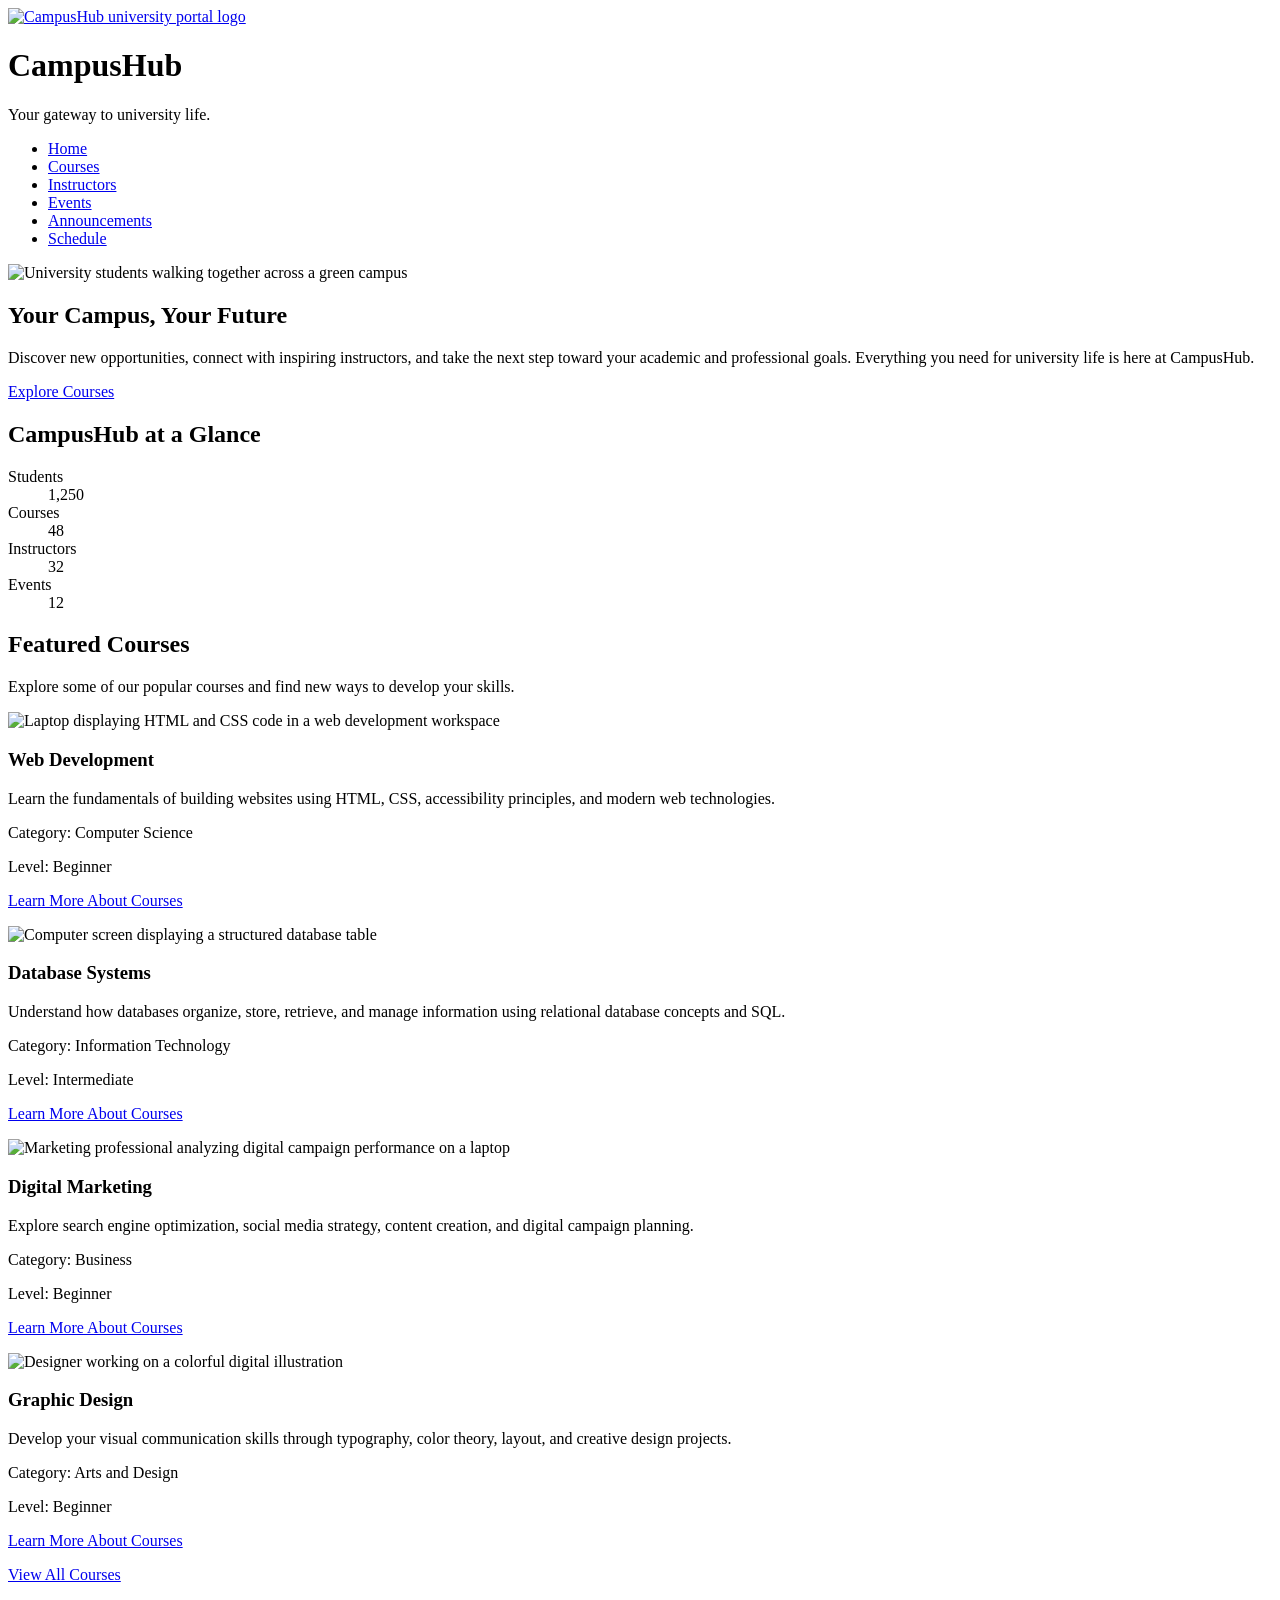
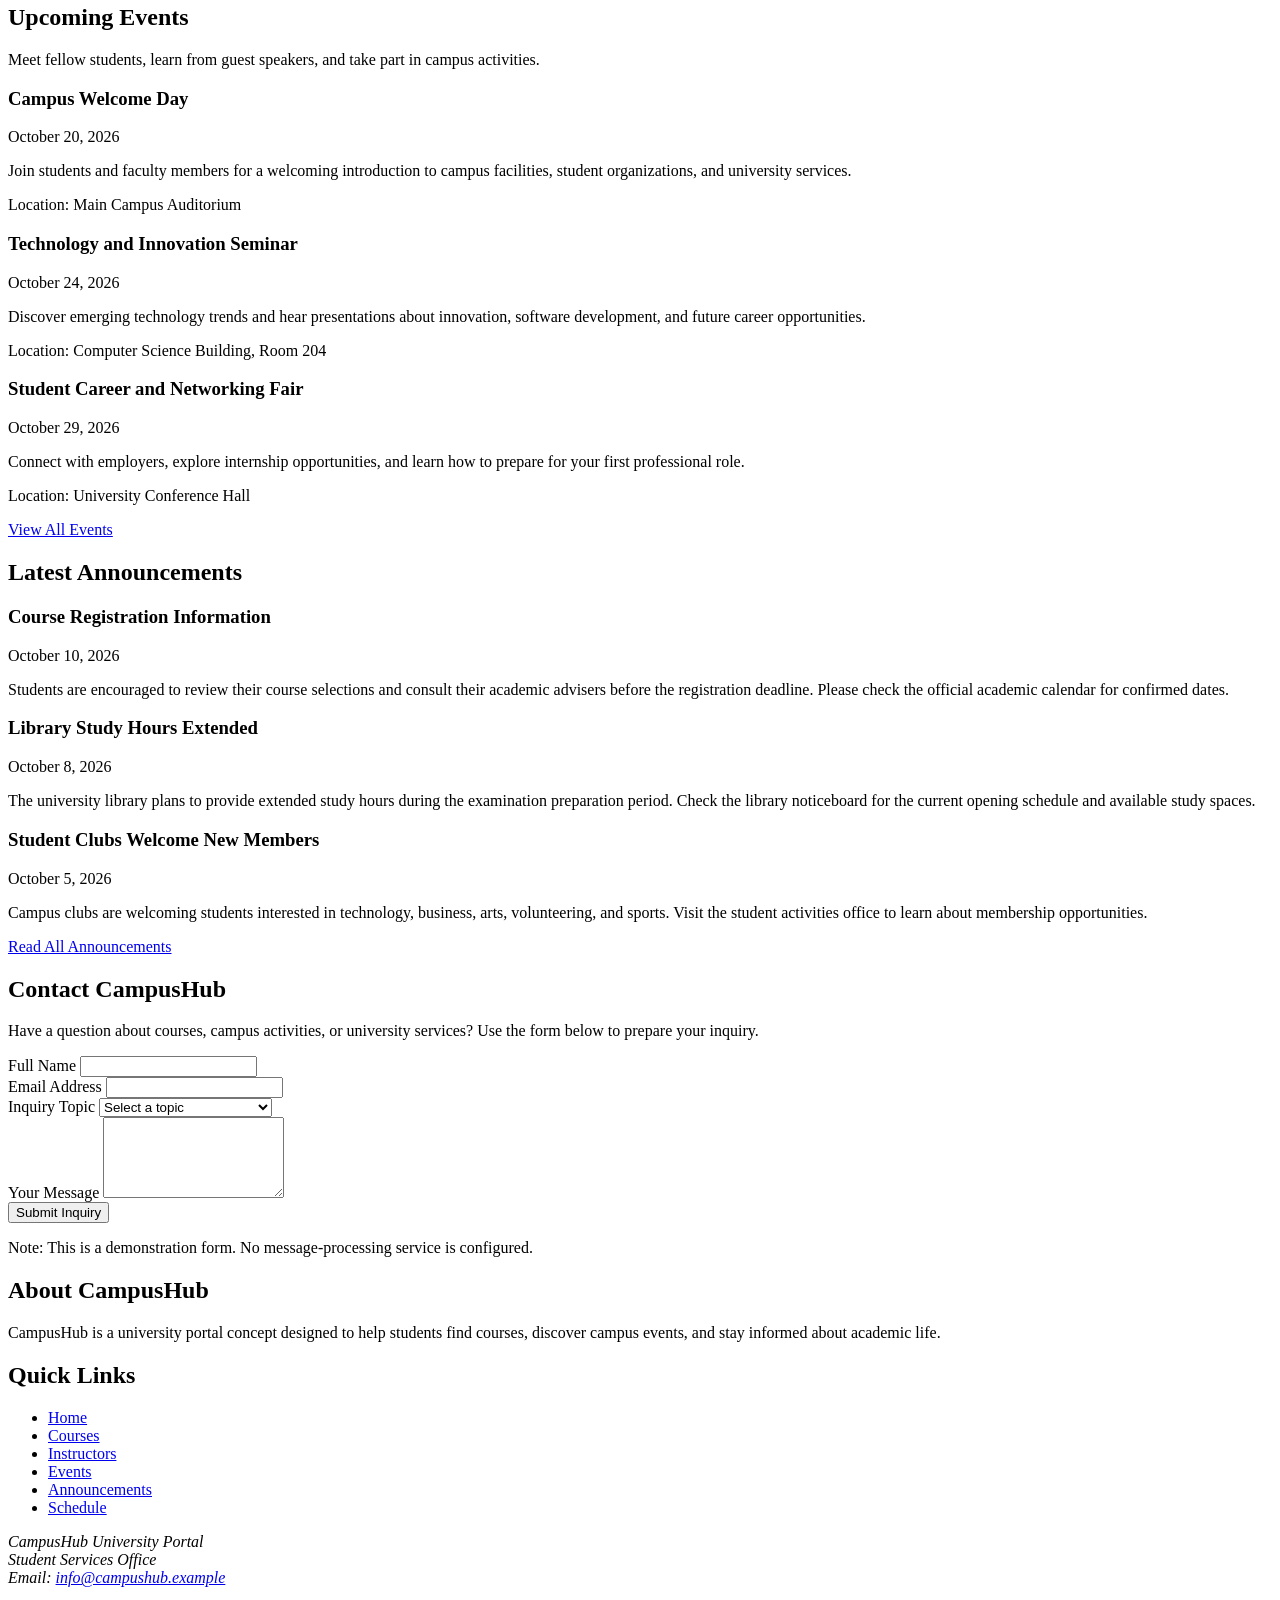
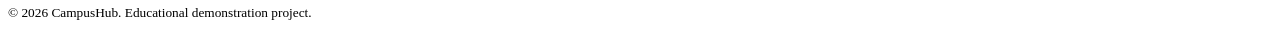
==== pages/index.html @ c282f0d8 "initial commit" ====
<!DOCTYPE html>
<html lang="en">
<head>
    <meta charset="UTF-8">
    <meta name="viewport" content="width=device-width, initial-scale=1.0">
    <title>CampusHub | Your University Portal</title>
</head>
<body>

    <header>
        <a href="index.html" aria-label="CampusHub home">
            <img src="images/campushub-logo.png" alt="CampusHub university portal logo">
        </a>

        <h1>CampusHub</h1>
        <p>Your gateway to university life.</p>

        <nav aria-label="Main navigation">
            <ul>
                <li><a href="index.html" aria-current="page">Home</a></li>
                <li><a href="courses.html">Courses</a></li>
                <li><a href="instructors.htmı">Instructors</a></li>
                <li><a href="events.html">Events</a></li>
                <li><a href="announcements.html">Announcements</a></li>
                <li><a href="schedule.html">Schedule</a></li>
            </ul>
        </nav>
    </header>

    <main>

        <section aria-labelledby="hero-heading">
            <img
                src="images/campus-hero.jpg"
                alt="University students walking together across a green campus"
            >

            <h2 id="hero-heading">Your Campus, Your Future</h2>

            <p>
                Discover new opportunities, connect with inspiring instructors,
                and take the next step toward your academic and professional goals.
                Everything you need for university life is here at CampusHub.
            </p>

            <p>
                <a href="courses.html">Explore Courses</a>
            </p>
        </section>

        <section aria-labelledby="statistics-heading">
            <h2 id="statistics-heading">CampusHub at a Glance</h2>

            <dl>
                <div>
                    <dt>Students</dt>
                    <dd>1,250</dd>
                </div>

                <div>
                    <dt>Courses</dt>
                    <dd>48</dd>
                </div>

                <div>
                    <dt>Instructors</dt>
                    <dd>32</dd>
                </div>

                <div>
                    <dt>Events</dt>
                    <dd>12</dd>
                </div>
            </dl>
        </section>

        <section aria-labelledby="featured-courses-heading">
            <h2 id="featured-courses-heading">Featured Courses</h2>

            <p>
                Explore some of our popular courses and find new ways
                to develop your skills.
            </p>

            <article>
                <img
                    src="images/web-development.jpg"
                    alt="Laptop displaying HTML and CSS code in a web development workspace"
                >

                <h3>Web Development</h3>

                <p>
                    Learn the fundamentals of building websites using HTML,
                    CSS, accessibility principles, and modern web technologies.
                </p>

                <p>Category: Computer Science</p>
                <p>Level: Beginner</p>

                <p>
                    <a href="courses.html">Learn More About Courses</a>
                </p>
            </article>

            <article>
                <img
                    src="images/database-systems.jpg"
                    alt="Computer screen displaying a structured database table"
                >

                <h3>Database Systems</h3>

                <p>
                    Understand how databases organize, store, retrieve,
                    and manage information using relational database concepts
                    and SQL.
                </p>

                <p>Category: Information Technology</p>
                <p>Level: Intermediate</p>

                <p>
                    <a href="courses.html">Learn More About Courses</a>
                </p>
            </article>

            <article>
                <img
                    src="images/digital-marketing.jpg"
                    alt="Marketing professional analyzing digital campaign performance on a laptop"
                >

                <h3>Digital Marketing</h3>

                <p>
                    Explore search engine optimization, social media strategy,
                    content creation, and digital campaign planning.
                </p>

                <p>Category: Business</p>
                <p>Level: Beginner</p>

                <p>
                    <a href="courses.html">Learn More About Courses</a>
                </p>
            </article>

            <article>
                <img
                    src="images/graphic-design.jpg"
                    alt="Designer working on a colorful digital illustration"
                >

                <h3>Graphic Design</h3>

                <p>
                    Develop your visual communication skills through
                    typography, color theory, layout, and creative design projects.
                </p>

                <p>Category: Arts and Design</p>
                <p>Level: Beginner</p>

                <p>
                    <a href="courses.html">Learn More About Courses</a>
                </p>
            </article>

            <p>
                <a href="courses.html">View All Courses</a>
            </p>
        </section>

        <section aria-labelledby="upcoming-events-heading">
            <h2 id="upcoming-events-heading">Upcoming Events</h2>

            <p>
                Meet fellow students, learn from guest speakers,
                and take part in campus activities.
            </p>

            <article>
                <h3>Campus Welcome Day</h3>

                <p>
                    <time datetime="2026-10-20">October 20, 2026</time>
                </p>

                <p>
                    Join students and faculty members for a welcoming
                    introduction to campus facilities, student organizations,
                    and university services.
                </p>

                <p>Location: Main Campus Auditorium</p>
            </article>

            <article>
                <h3>Technology and Innovation Seminar</h3>

                <p>
                    <time datetime="2026-10-24">October 24, 2026</time>
                </p>

                <p>
                    Discover emerging technology trends and hear
                    presentations about innovation, software development,
                    and future career opportunities.
                </p>

                <p>Location: Computer Science Building, Room 204</p>
            </article>

            <article>
                <h3>Student Career and Networking Fair</h3>

                <p>
                    <time datetime="2026-10-29">October 29, 2026</time>
                </p>

                <p>
                    Connect with employers, explore internship opportunities,
                    and learn how to prepare for your first professional role.
                </p>

                <p>Location: University Conference Hall</p>
            </article>

            <p>
                <a href="events.html">View All Events</a>
            </p>
        </section>

        <section aria-labelledby="latest-announcements-heading">
            <h2 id="latest-announcements-heading">Latest Announcements</h2>

            <article>
                <h3>Course Registration Information</h3>

                <p>
                    <time datetime="2026-10-10">October 10, 2026</time>
                </p>

                <p>
                    Students are encouraged to review their course selections
                    and consult their academic advisers before the registration
                    deadline. Please check the official academic calendar
                    for confirmed dates.
                </p>
            </article>

            <article>
                <h3>Library Study Hours Extended</h3>

                <p>
                    <time datetime="2026-10-08">October 8, 2026</time>
                </p>

                <p>
                    The university library plans to provide extended study
                    hours during the examination preparation period.
                    Check the library noticeboard for the current opening
                    schedule and available study spaces.
                </p>
            </article>

            <article>
                <h3>Student Clubs Welcome New Members</h3>

                <p>
                    <time datetime="2026-10-05">October 5, 2026</time>
                </p>

                <p>
                    Campus clubs are welcoming students interested in
                    technology, business, arts, volunteering, and sports.
                    Visit the student activities office to learn about
                    membership opportunities.
                </p>
            </article>

            <p>
                <a href="announcements.html">Read All Announcements</a>
            </p>
        </section>

        <section aria-labelledby="contact-heading">
            <h2 id="contact-heading">Contact CampusHub</h2>

            <p>
                Have a question about courses, campus activities, or
                university services? Use the form below to prepare your inquiry.
            </p>

            <form action="#" method="get">
                <div>
                    <label for="student-name">Full Name</label>
                    <input
                        type="text"
                        id="student-name"
                        name="student-name"
                        autocomplete="name"
                        required
                    >
                </div>

                <div>
                    <label for="student-email">Email Address</label>
                    <input
                        type="email"
                        id="student-email"
                        name="student-email"
                        autocomplete="email"
                        required
                    >
                </div>

                <div>
                    <label for="inquiry-topic">Inquiry Topic</label>
                    <select id="inquiry-topic" name="inquiry-topic" required>
                        <option value="">Select a topic</option>
                        <option value="courses">Courses and Registration</option>
                        <option value="events">Campus Events</option>
                        <option value="student-services">Student Services</option>
                        <option value="other">Other</option>
                    </select>
                </div>

                <div>
                    <label for="inquiry-message">Your Message</label>
                    <textarea
                        id="inquiry-message"
                        name="inquiry-message"
                        rows="5"
                        required
                    ></textarea>
                </div>

                <button type="submit">Submit Inquiry</button>
            </form>

            <p>
                Note: This is a demonstration form. No message-processing
                service is configured.
            </p>
        </section>

    </main>

    <footer>
        <section aria-labelledby="footer-about-heading">
            <h2 id="footer-about-heading">About CampusHub</h2>

            <p>
                CampusHub is a university portal concept designed to help
                students find courses, discover campus events, and stay
                informed about academic life.
            </p>
        </section>

        <nav aria-label="Footer navigation">
            <h2>Quick Links</h2>

            <ul>
                <li><a href="index.html">Home</a></li>
                <li><a href="courses.html">Courses</a></li>
                <li><a href="instructors.htmı">Instructors</a></li>
                <li><a href="events.html">Events</a></li>
                <li><a href="announcements.html">Announcements</a></li>
                <li><a href="schedule.html">Schedule</a></li>
            </ul>
        </nav>

        <address>
            CampusHub University Portal<br>
            Student Services Office<br>
            Email:
            <a href="mailto:info@campushub.example">info@campushub.example</a>
        </address>

        <p>
            <small>
                &copy; 2026 CampusHub. Educational demonstration project.
            </small>
        </p>
    </footer>

</body>
</html>
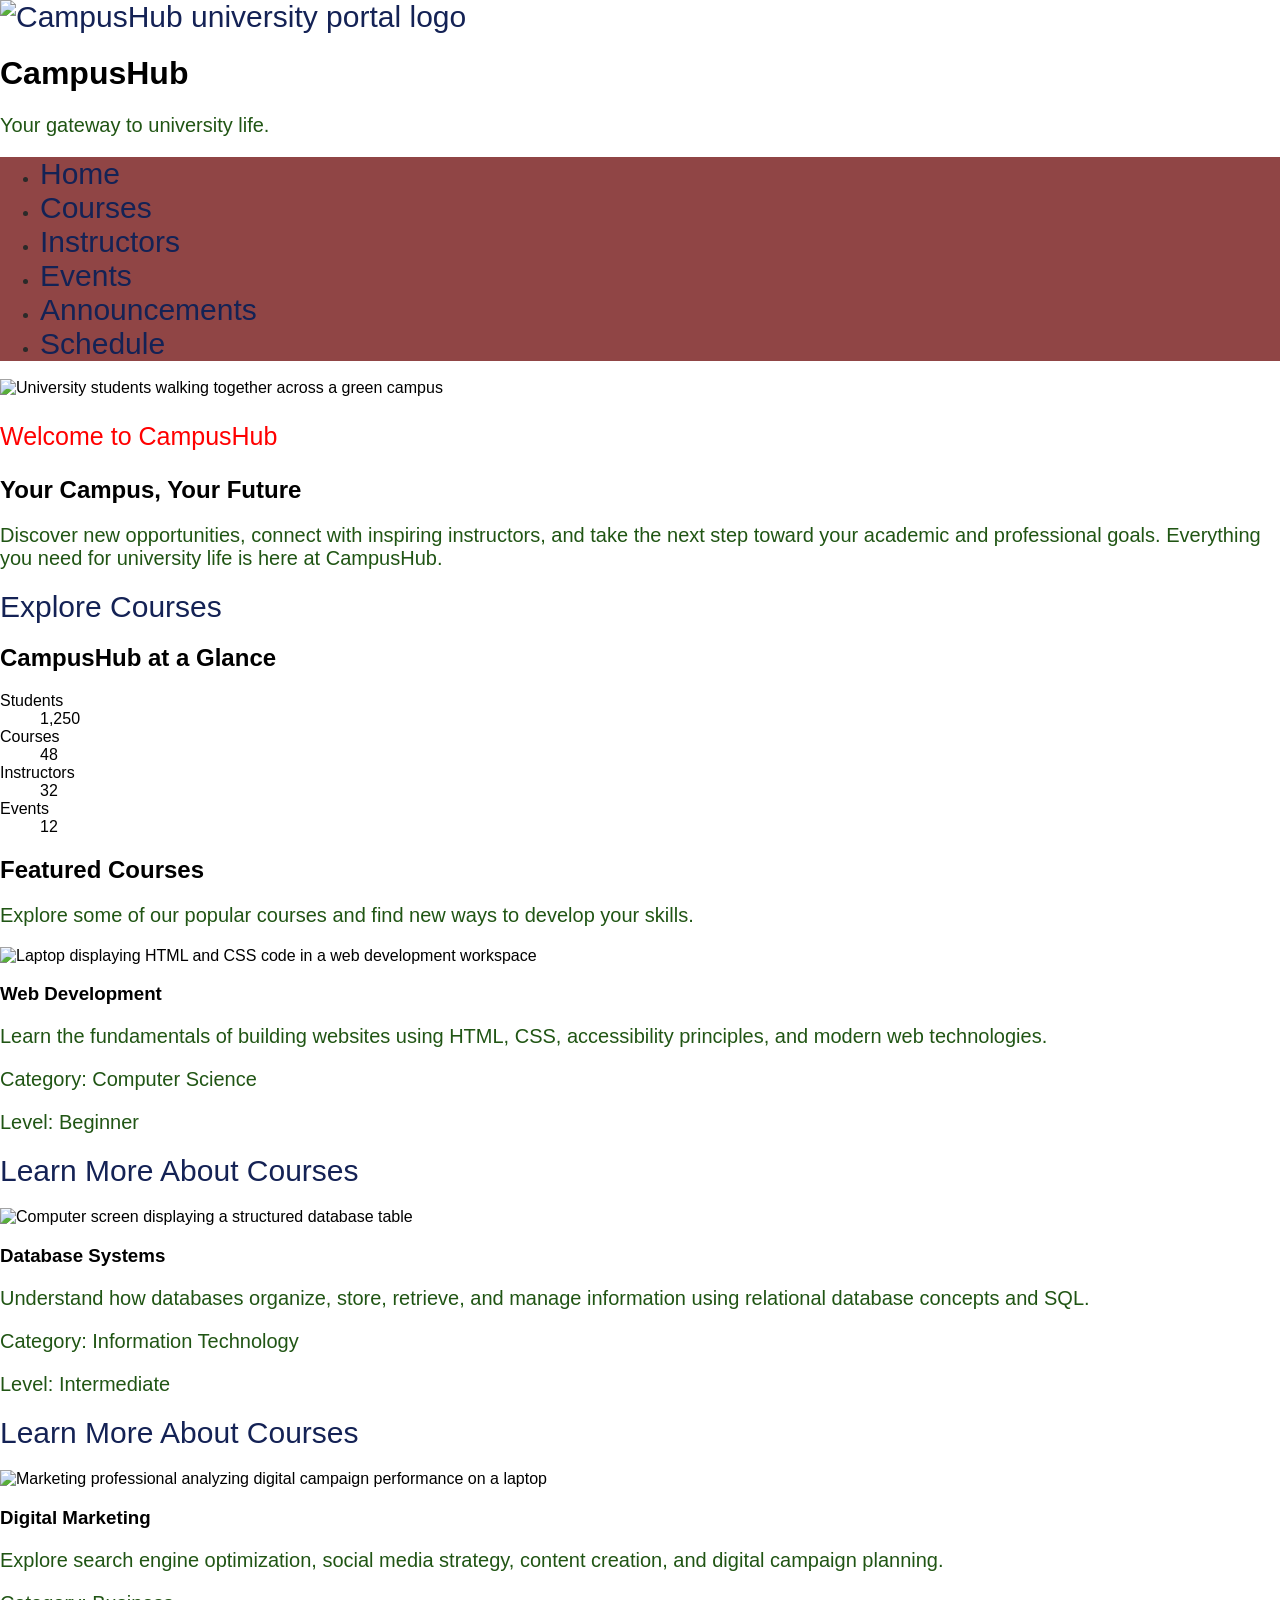
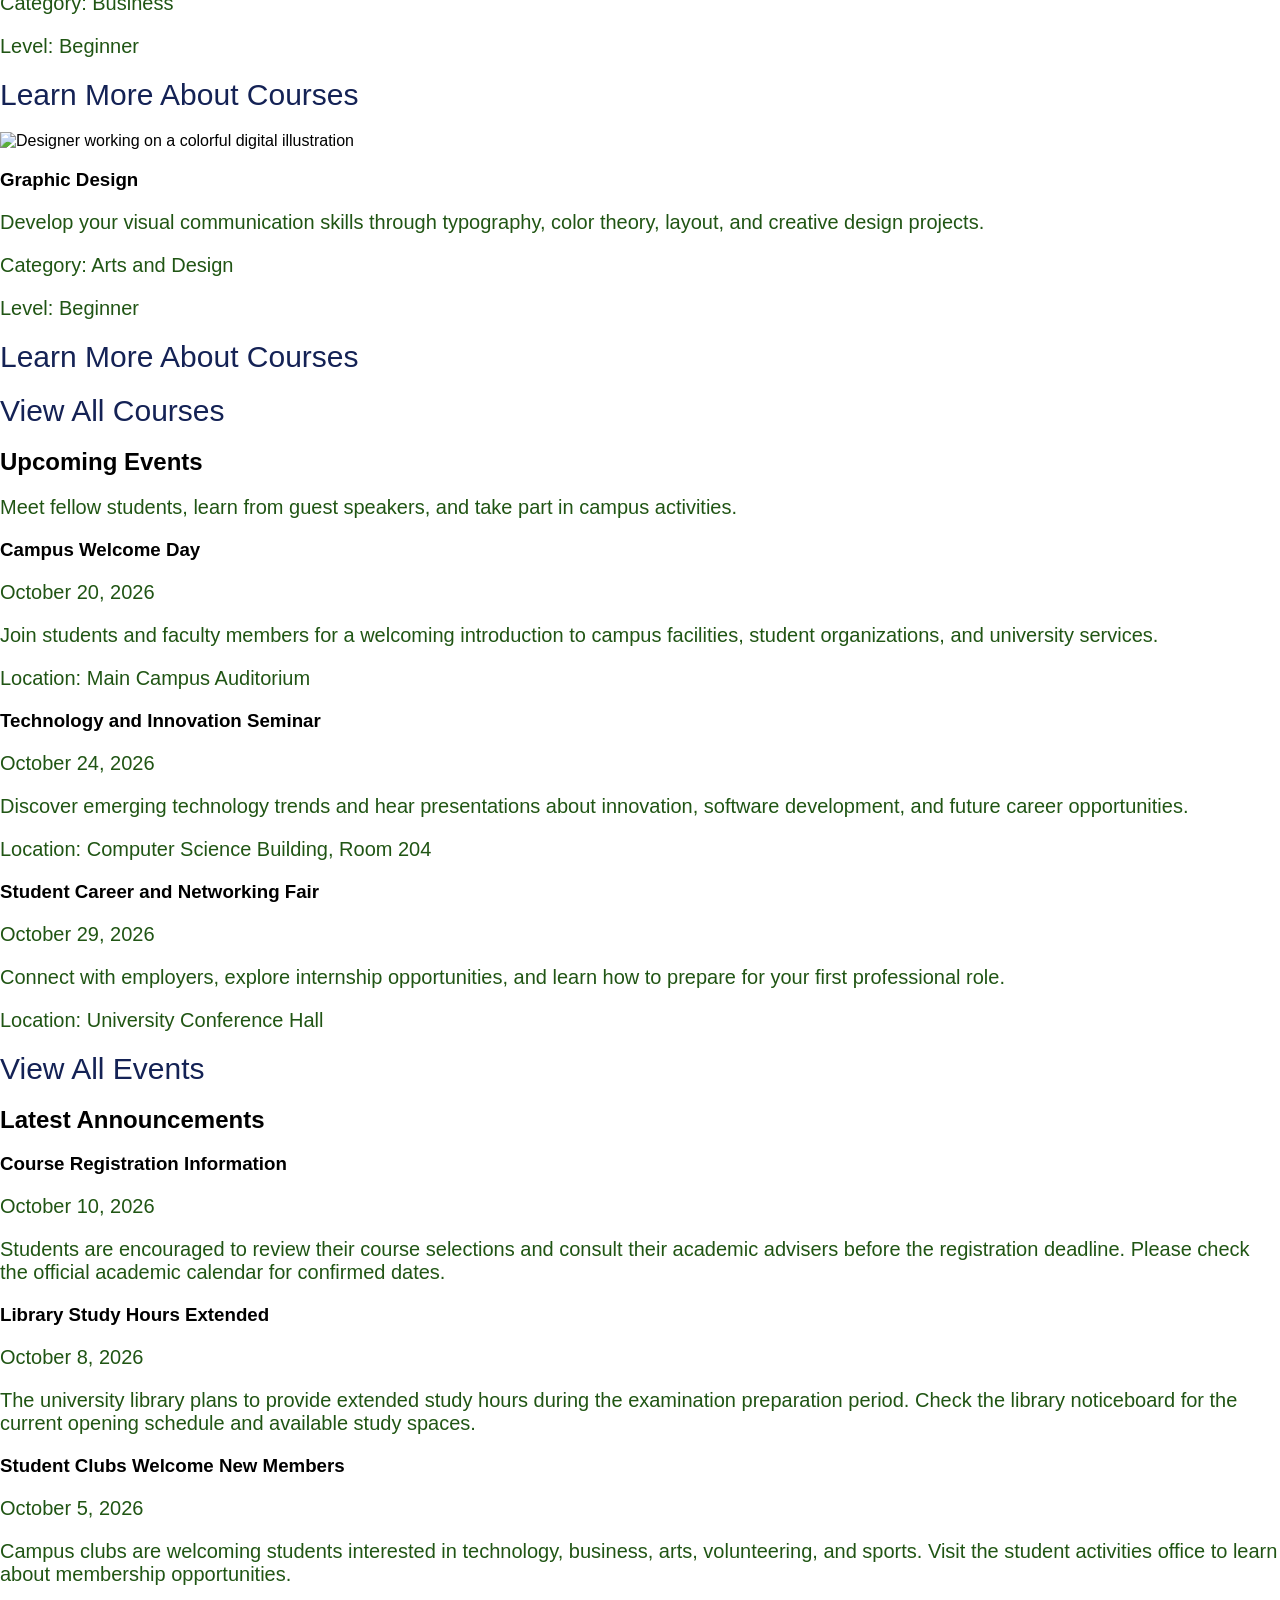
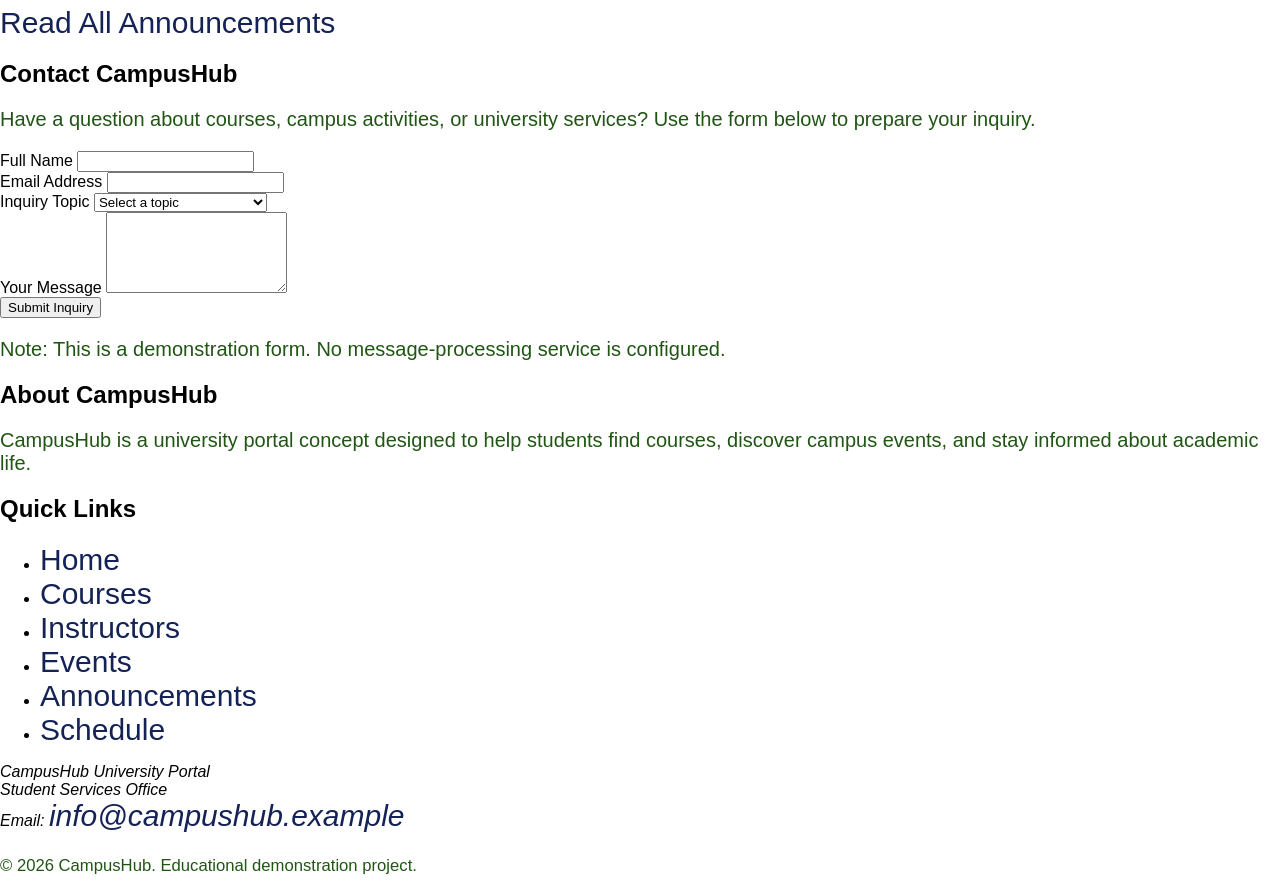
==== commit 58899a85: "initial commit" ====
--- a/pages/index.html
+++ b/pages/index.html
@@ -4,6 +4,9 @@
     <meta charset="UTF-8">
     <meta name="viewport" content="width=device-width, initial-scale=1.0">
     <title>CampusHub | Your University Portal</title>
+    <link rel="stylesheet" href="style.css">
+    
+   
 </head>
 <body>
 
@@ -15,8 +18,8 @@
         <h1>CampusHub</h1>
         <p>Your gateway to university life.</p>
 
-        <nav aria-label="Main navigation">
-            <ul>
+        <nav aria-label="Main navigation" id="hero">
+            <ul class="link">
                 <li><a href="index.html" aria-current="page">Home</a></li>
                 <li><a href="courses.html">Courses</a></li>
                 <li><a href="instructors.htmı">Instructors</a></li>
@@ -35,7 +38,9 @@
                 alt="University students walking together across a green campus"
             >
 
-            <h2 id="hero-heading">Your Campus, Your Future</h2>
+            <p style="color: red; font-size: 25px;">Welcome to CampusHub</p>
+
+            <h2>Your Campus, Your Future</h2>
 
             <p>
                 Discover new opportunities, connect with inspiring instructors,
--- a/pages/style.css
+++ b/pages/style.css
@@ -0,0 +1,29 @@
+body {
+    background-color: white;
+    font-family: 'Segoe UI', Tahoma, Geneva, Verdana, sans-serif;
+    margin: 0;
+    padding: 0;
+}
+
+a {
+    color: #142255;
+    text-decoration: none;
+    font-size: 30px;
+}
+
+p {
+    font-size: 20px;
+    color: #205514;
+}
+
+.link {
+    color: rgb(42, 42, 41 );
+    font-size: large;
+    text-decoration: none;
+    font-weight: 100;
+}
+
+#hero {
+    background-color: #904545;
+    text-align: 0;
+}
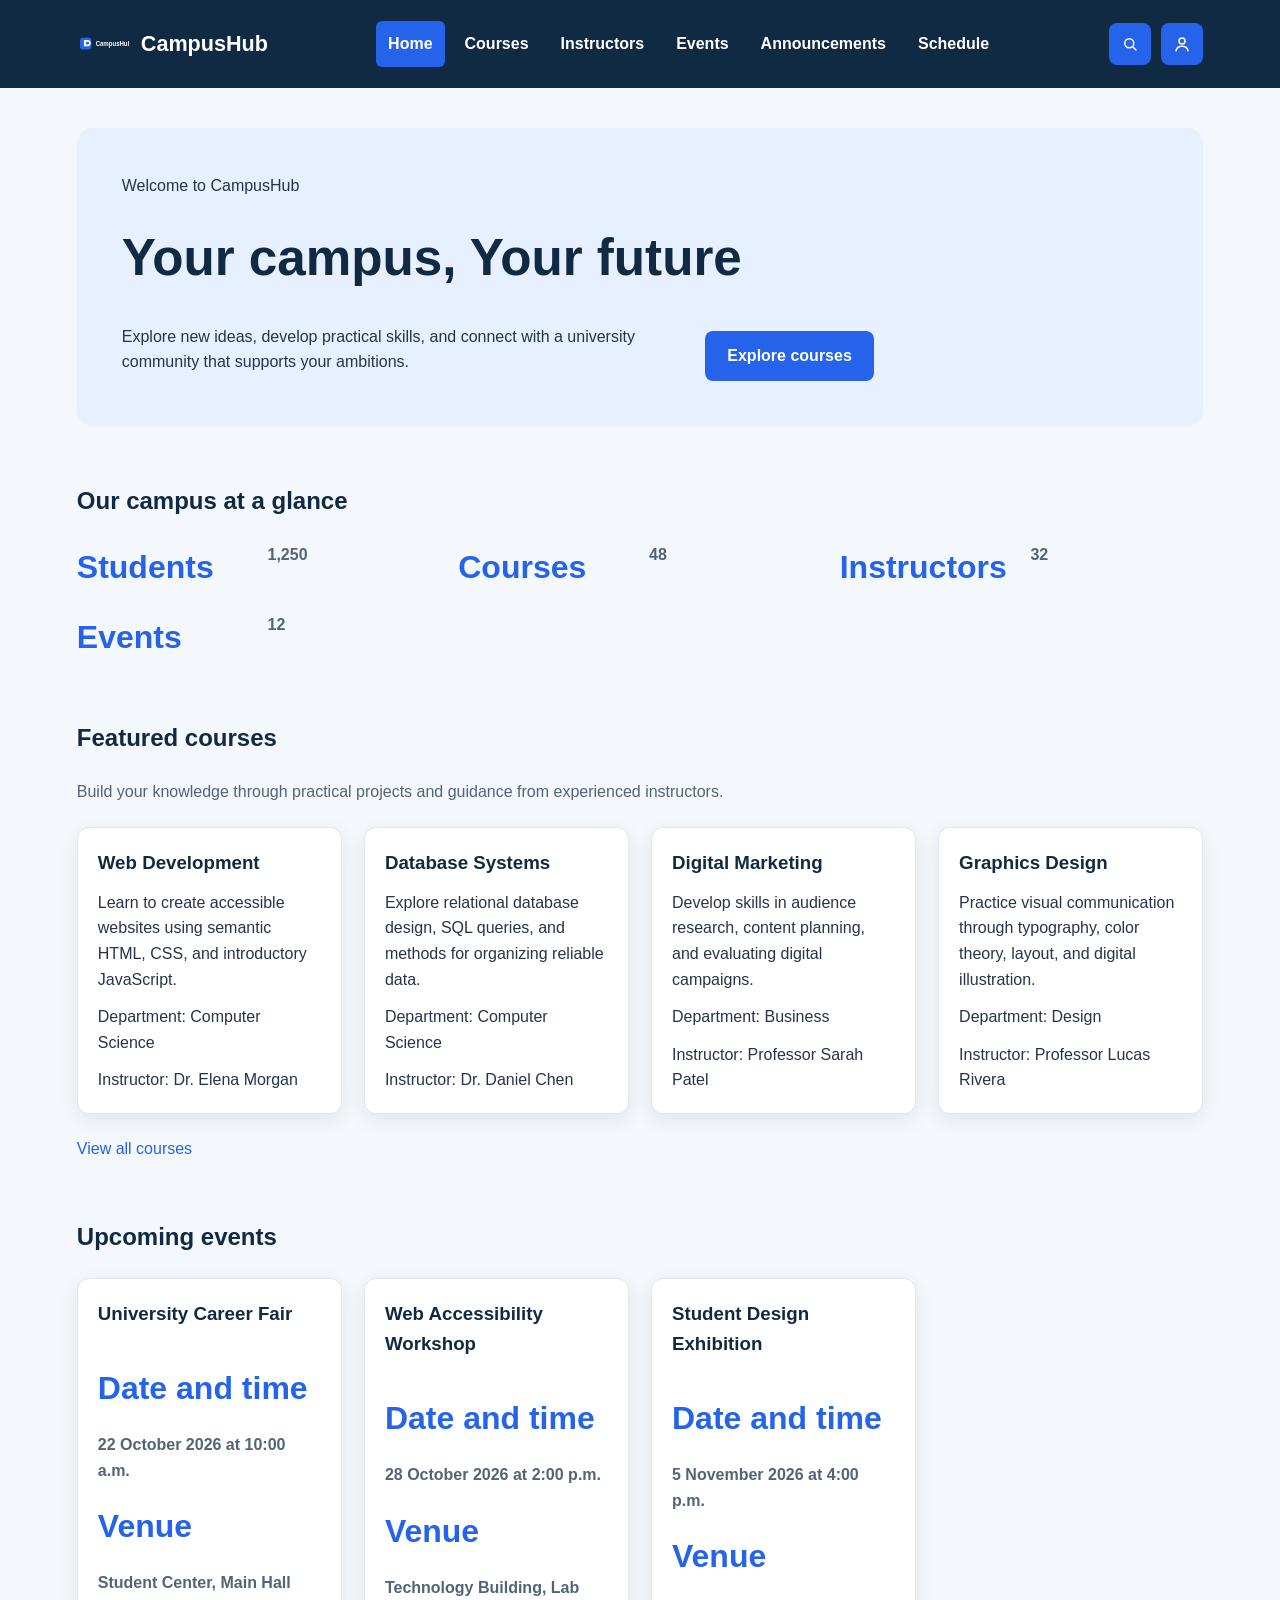
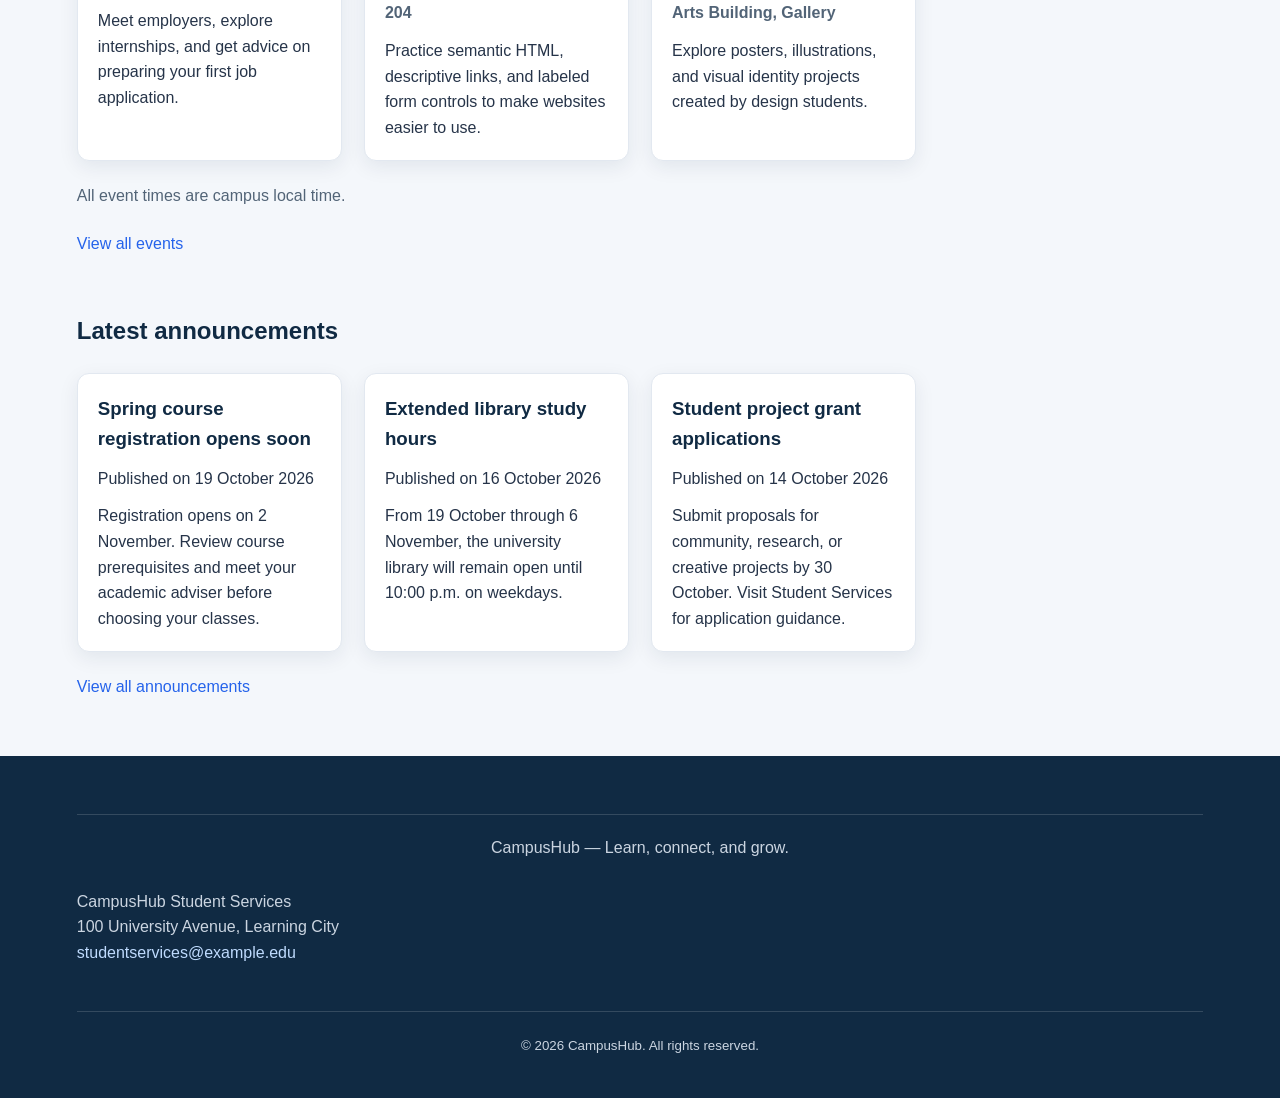
==== commit fe9a9dec: "Initial commit" ====
--- a/pages/index.html
+++ b/pages/index.html
@@ -1,395 +1,256 @@
 <!DOCTYPE html>
 <html lang="en">
 <head>
-    <meta charset="UTF-8">
-    <meta name="viewport" content="width=device-width, initial-scale=1.0">
-    <title>CampusHub | Your University Portal</title>
-    <link rel="stylesheet" href="style.css">
-    
-   
+  <meta charset="UTF-8">
+  <meta name="viewport" content="width=device-width, initial-scale=1.0">
+  <meta name="description" content="Explore CampusHub courses, upcoming university events, and campus announcements.">
+  <title>CampusHub | University Portal</title>
+  <link rel="stylesheet" href="style.css">
 </head>
 <body>
 
-    <header>
-        <a href="index.html" aria-label="CampusHub home">
-            <img src="images/campushub-logo.png" alt="CampusHub university portal logo">
-        </a>
-
-        <h1>CampusHub</h1>
-        <p>Your gateway to university life.</p>
-
-        <nav aria-label="Main navigation" id="hero">
-            <ul class="link">
-                <li><a href="index.html" aria-current="page">Home</a></li>
-                <li><a href="courses.html">Courses</a></li>
-                <li><a href="instructors.htmı">Instructors</a></li>
-                <li><a href="events.html">Events</a></li>
-                <li><a href="announcements.html">Announcements</a></li>
-                <li><a href="schedule.html">Schedule</a></li>
-            </ul>
-        </nav>
-    </header>
-
-    <main>
-
-        <section aria-labelledby="hero-heading">
-            <img
-                src="images/campus-hero.jpg"
-                alt="University students walking together across a green campus"
-            >
-
-            <p style="color: red; font-size: 25px;">Welcome to CampusHub</p>
-
-            <h2>Your Campus, Your Future</h2>
-
-            <p>
-                Discover new opportunities, connect with inspiring instructors,
-                and take the next step toward your academic and professional goals.
-                Everything you need for university life is here at CampusHub.
-            </p>
-
-            <p>
-                <a href="courses.html">Explore Courses</a>
-            </p>
-        </section>
-
-        <section aria-labelledby="statistics-heading">
-            <h2 id="statistics-heading">CampusHub at a Glance</h2>
-
-            <dl>
-                <div>
-                    <dt>Students</dt>
-                    <dd>1,250</dd>
-                </div>
-
-                <div>
-                    <dt>Courses</dt>
-                    <dd>48</dd>
-                </div>
-
-                <div>
-                    <dt>Instructors</dt>
-                    <dd>32</dd>
-                </div>
-
-                <div>
-                    <dt>Events</dt>
-                    <dd>12</dd>
-                </div>
-            </dl>
-        </section>
-
-        <section aria-labelledby="featured-courses-heading">
-            <h2 id="featured-courses-heading">Featured Courses</h2>
-
-            <p>
-                Explore some of our popular courses and find new ways
-                to develop your skills.
-            </p>
-
-            <article>
-                <img
-                    src="images/web-development.jpg"
-                    alt="Laptop displaying HTML and CSS code in a web development workspace"
-                >
-
-                <h3>Web Development</h3>
-
-                <p>
-                    Learn the fundamentals of building websites using HTML,
-                    CSS, accessibility principles, and modern web technologies.
-                </p>
-
-                <p>Category: Computer Science</p>
-                <p>Level: Beginner</p>
-
-                <p>
-                    <a href="courses.html">Learn More About Courses</a>
-                </p>
-            </article>
-
-            <article>
-                <img
-                    src="images/database-systems.jpg"
-                    alt="Computer screen displaying a structured database table"
-                >
-
-                <h3>Database Systems</h3>
-
-                <p>
-                    Understand how databases organize, store, retrieve,
-                    and manage information using relational database concepts
-                    and SQL.
-                </p>
-
-                <p>Category: Information Technology</p>
-                <p>Level: Intermediate</p>
-
-                <p>
-                    <a href="courses.html">Learn More About Courses</a>
-                </p>
-            </article>
-
-            <article>
-                <img
-                    src="images/digital-marketing.jpg"
-                    alt="Marketing professional analyzing digital campaign performance on a laptop"
-                >
-
-                <h3>Digital Marketing</h3>
-
-                <p>
-                    Explore search engine optimization, social media strategy,
-                    content creation, and digital campaign planning.
-                </p>
-
-                <p>Category: Business</p>
-                <p>Level: Beginner</p>
-
-                <p>
-                    <a href="courses.html">Learn More About Courses</a>
-                </p>
-            </article>
-
-            <article>
-                <img
-                    src="images/graphic-design.jpg"
-                    alt="Designer working on a colorful digital illustration"
-                >
-
-                <h3>Graphic Design</h3>
-
-                <p>
-                    Develop your visual communication skills through
-                    typography, color theory, layout, and creative design projects.
-                </p>
-
-                <p>Category: Arts and Design</p>
-                <p>Level: Beginner</p>
-
-                <p>
-                    <a href="courses.html">Learn More About Courses</a>
-                </p>
-            </article>
-
-            <p>
-                <a href="courses.html">View All Courses</a>
-            </p>
-        </section>
-
-        <section aria-labelledby="upcoming-events-heading">
-            <h2 id="upcoming-events-heading">Upcoming Events</h2>
-
-            <p>
-                Meet fellow students, learn from guest speakers,
-                and take part in campus activities.
-            </p>
-
-            <article>
-                <h3>Campus Welcome Day</h3>
-
-                <p>
-                    <time datetime="2026-10-20">October 20, 2026</time>
-                </p>
-
-                <p>
-                    Join students and faculty members for a welcoming
-                    introduction to campus facilities, student organizations,
-                    and university services.
-                </p>
-
-                <p>Location: Main Campus Auditorium</p>
-            </article>
-
-            <article>
-                <h3>Technology and Innovation Seminar</h3>
-
-                <p>
-                    <time datetime="2026-10-24">October 24, 2026</time>
-                </p>
-
-                <p>
-                    Discover emerging technology trends and hear
-                    presentations about innovation, software development,
-                    and future career opportunities.
-                </p>
-
-                <p>Location: Computer Science Building, Room 204</p>
-            </article>
-
-            <article>
-                <h3>Student Career and Networking Fair</h3>
-
-                <p>
-                    <time datetime="2026-10-29">October 29, 2026</time>
-                </p>
-
-                <p>
-                    Connect with employers, explore internship opportunities,
-                    and learn how to prepare for your first professional role.
-                </p>
-
-                <p>Location: University Conference Hall</p>
-            </article>
-
-            <p>
-                <a href="events.html">View All Events</a>
-            </p>
-        </section>
-
-        <section aria-labelledby="latest-announcements-heading">
-            <h2 id="latest-announcements-heading">Latest Announcements</h2>
-
-            <article>
-                <h3>Course Registration Information</h3>
-
-                <p>
-                    <time datetime="2026-10-10">October 10, 2026</time>
-                </p>
-
-                <p>
-                    Students are encouraged to review their course selections
-                    and consult their academic advisers before the registration
-                    deadline. Please check the official academic calendar
-                    for confirmed dates.
-                </p>
-            </article>
-
-            <article>
-                <h3>Library Study Hours Extended</h3>
-
-                <p>
-                    <time datetime="2026-10-08">October 8, 2026</time>
-                </p>
-
-                <p>
-                    The university library plans to provide extended study
-                    hours during the examination preparation period.
-                    Check the library noticeboard for the current opening
-                    schedule and available study spaces.
-                </p>
-            </article>
-
-            <article>
-                <h3>Student Clubs Welcome New Members</h3>
-
-                <p>
-                    <time datetime="2026-10-05">October 5, 2026</time>
-                </p>
-
-                <p>
-                    Campus clubs are welcoming students interested in
-                    technology, business, arts, volunteering, and sports.
-                    Visit the student activities office to learn about
-                    membership opportunities.
-                </p>
-            </article>
-
-            <p>
-                <a href="announcements.html">Read All Announcements</a>
-            </p>
-        </section>
-
-        <section aria-labelledby="contact-heading">
-            <h2 id="contact-heading">Contact CampusHub</h2>
-
-            <p>
-                Have a question about courses, campus activities, or
-                university services? Use the form below to prepare your inquiry.
-            </p>
-
-            <form action="#" method="get">
-                <div>
-                    <label for="student-name">Full Name</label>
-                    <input
-                        type="text"
-                        id="student-name"
-                        name="student-name"
-                        autocomplete="name"
-                        required
-                    >
-                </div>
-
-                <div>
-                    <label for="student-email">Email Address</label>
-                    <input
-                        type="email"
-                        id="student-email"
-                        name="student-email"
-                        autocomplete="email"
-                        required
-                    >
-                </div>
-
-                <div>
-                    <label for="inquiry-topic">Inquiry Topic</label>
-                    <select id="inquiry-topic" name="inquiry-topic" required>
-                        <option value="">Select a topic</option>
-                        <option value="courses">Courses and Registration</option>
-                        <option value="events">Campus Events</option>
-                        <option value="student-services">Student Services</option>
-                        <option value="other">Other</option>
-                    </select>
-                </div>
-
-                <div>
-                    <label for="inquiry-message">Your Message</label>
-                    <textarea
-                        id="inquiry-message"
-                        name="inquiry-message"
-                        rows="5"
-                        required
-                    ></textarea>
-                </div>
-
-                <button type="submit">Submit Inquiry</button>
-            </form>
-
-            <p>
-                Note: This is a demonstration form. No message-processing
-                service is configured.
-            </p>
-        </section>
-
-    </main>
-
-    <footer>
-        <section aria-labelledby="footer-about-heading">
-            <h2 id="footer-about-heading">About CampusHub</h2>
-
-            <p>
-                CampusHub is a university portal concept designed to help
-                students find courses, discover campus events, and stay
-                informed about academic life.
-            </p>
-        </section>
-
-        <nav aria-label="Footer navigation">
-            <h2>Quick Links</h2>
-
-            <ul>
-                <li><a href="index.html">Home</a></li>
-                <li><a href="courses.html">Courses</a></li>
-                <li><a href="instructors.htmı">Instructors</a></li>
-                <li><a href="events.html">Events</a></li>
-                <li><a href="announcements.html">Announcements</a></li>
-                <li><a href="schedule.html">Schedule</a></li>
-            </ul>
-        </nav>
-
-        <address>
-            CampusHub University Portal<br>
-            Student Services Office<br>
-            Email:
-            <a href="mailto:info@campushub.example">info@campushub.example</a>
-        </address>
-
-        <p>
-            <small>
-                &copy; 2026 CampusHub. Educational demonstration project.
-            </small>
-        </p>
-    </footer>
-
+  <header>
+    <a href="index.html" class="brand" aria-label="CampusHub home">
+      <img src="../assets/logo/logo.svg" alt="CampusHub logo" width="52" height="52">
+      <span>CampusHub</span>
+    </a>
+
+    <nav aria-label="Main navigation">
+      <ul class="link">
+        <li><a href="index.html" aria-current="page">Home</a></li>
+        <li><a href="courses.html">Courses</a></li>
+        <li><a href="instructors.html">Instructors</a></li>
+        <li><a href="events.html">Events</a></li>
+        <li><a href="announcements.html">Announcements</a></li>
+        <li><a href="schedule.html">Schedule</a></li>
+      </ul>
+    </nav>
+
+    <div class="header-actions" aria-label="Quick actions">
+      <details class="search-panel">
+        <summary class="icon-button" aria-label="Toggle CampusHub search" title="Search CampusHub">
+          <svg viewBox="0 0 24 24" aria-hidden="true" focusable="false">
+            <circle cx="11" cy="11" r="6"></circle>
+            <path d="m16 16 4 4"></path>
+          </svg>
+        </summary>
+
+        <form action="courses.html" method="get" role="search">
+          <label class="visually-hidden" for="site-search">Search CampusHub</label>
+          <input id="site-search" name="search" type="search" placeholder="Search courses" required>
+          <button type="submit">Search</button>
+        </form>
+      </details>
+
+      <button type="button" class="icon-button" aria-label="Open user account" title="Open user account">
+        <svg viewBox="0 0 24 24" aria-hidden="true" focusable="false">
+          <circle cx="12" cy="8" r="4"></circle>
+          <path d="M4 21c.8-4 3.4-6 8-6s7.2 2 8 6"></path>
+        </svg>
+      </button>
+    </div>
+  </header>
+
+  <main id="main-content">
+    <section aria-labelledby="hero-heading">
+      <p>Welcome to CampusHub</p>
+
+      <h1 id="hero-heading">Your campus, Your future</h1>
+      <p>
+        Explore new ideas, develop practical skills, and connect with
+        a university community that supports your ambitions.
+      </p>
+      <p><a href="courses.html" id="hero">Explore courses</a></p>
+      
+    </section>
+
+    <section aria-labelledby="statistics-heading">
+      <h2 id="statistics-heading">Our campus at a glance</h2>
+      <dl>
+        <dt>Students</dt>
+        <dd>1,250</dd>
+
+        <dt>Courses</dt>
+        <dd>48</dd>
+
+        <dt>Instructors</dt>
+        <dd>32</dd>
+
+        <dt>Events</dt>
+        <dd>12</dd>
+      </dl>
+    </section>
+
+    <section aria-labelledby="courses-heading">
+      <h2 id="courses-heading">Featured courses</h2>
+      <p>
+        Build your knowledge through practical projects and
+        guidance from experienced instructors.
+      </p>
+
+      <article>
+        
+        <h3>Web Development</h3>
+        <p>
+          Learn to create accessible websites using semantic HTML,
+          CSS, and introductory JavaScript.
+        </p>
+        <p>Department: Computer Science</p>
+        <p>Instructor: Dr. Elena Morgan</p>
+      </article>
+
+      <article>
+        
+        <h3>Database Systems</h3>
+        <p>
+          Explore relational database design, SQL queries, and
+          methods for organizing reliable data.
+        </p>
+        <p>Department: Computer Science</p>
+        <p>Instructor: Dr. Daniel Chen</p>
+      </article>
+
+      <article>
+        
+        <h3>Digital Marketing</h3>
+        <p>
+          Develop skills in audience research, content planning,
+          and evaluating digital campaigns.
+        </p>
+        <p>Department: Business</p>
+        <p>Instructor: Professor Sarah Patel</p>
+      </article>
+
+      <article>
+        
+        <h3>Graphics Design</h3>
+        <p>
+          Practice visual communication through typography,
+          color theory, layout, and digital illustration.
+        </p>
+        <p>Department: Design</p>
+        <p>Instructor: Professor Lucas Rivera</p>
+      </article>
+
+      <p><a href="courses.html">View all courses</a></p>
+    </section>
+
+    <section aria-labelledby="events-heading">
+      <h2 id="events-heading">Upcoming events</h2>
+
+      <article>
+        <h3>University Career Fair</h3>
+        <dl>
+          <dt>Date and time</dt>
+          <dd>
+            <time datetime="2026-10-22T10:00">
+              22 October 2026 at 10:00 a.m.
+            </time>
+          </dd>
+          <dt>Venue</dt>
+          <dd>Student Center, Main Hall</dd>
+        </dl>
+        <p>
+          Meet employers, explore internships, and get advice on
+          preparing your first job application.
+        </p>
+      </article>
+
+      <article>
+        <h3>Web Accessibility Workshop</h3>
+        <dl>
+          <dt>Date and time</dt>
+          <dd>
+            <time datetime="2026-10-28T14:00">
+              28 October 2026 at 2:00 p.m.
+            </time>
+          </dd>
+          <dt>Venue</dt>
+          <dd>Technology Building, Lab 204</dd>
+        </dl>
+        <p>
+          Practice semantic HTML, descriptive links, and labeled
+          form controls to make websites easier to use.
+        </p>
+      </article>
+
+      <article>
+        <h3>Student Design Exhibition</h3>
+        <dl>
+          <dt>Date and time</dt>
+          <dd>
+            <time datetime="2026-11-05T16:00">
+              5 November 2026 at 4:00 p.m.
+            </time>
+          </dd>
+          <dt>Venue</dt>
+          <dd>Arts Building, Gallery</dd>
+        </dl>
+        <p>
+          Explore posters, illustrations, and visual identity
+          projects created by design students.
+        </p>
+      </article>
+
+      <p>All event times are campus local time.</p>
+      <p><a href="events.html">View all events</a></p>
+    </section>
+
+    <section aria-labelledby="announcements-heading">
+      <h2 id="announcements-heading">Latest announcements</h2>
+
+      <article>
+        <h3>Spring course registration opens soon</h3>
+        <p>
+          Published on
+          <time datetime="2026-10-19">19 October 2026</time>
+        </p>
+        <p>
+          Registration opens on 2 November. Review course
+          prerequisites and meet your academic adviser before
+          choosing your classes.
+        </p>
+      </article>
+
+      <article>
+        <h3>Extended library study hours</h3>
+        <p>
+          Published on
+          <time datetime="2026-10-16">16 October 2026</time>
+        </p>
+        <p>
+          From 19 October through 6 November, the university library
+          will remain open until 10:00 p.m. on weekdays.
+        </p>
+      </article>
+
+      <article>
+        <h3>Student project grant applications</h3>
+        <p>
+          Published on
+          <time datetime="2026-10-14">14 October 2026</time>
+        </p>
+        <p>
+          Submit proposals for community, research, or creative
+          projects by 30 October. Visit Student Services for
+          application guidance.
+        </p>
+      </article>
+
+      <p><a href="announcements.html">View all announcements</a></p>
+    </section>
+  </main>
+
+  <footer>
+    <p>CampusHub — Learn, connect, and grow.</p>
+    <address>
+      CampusHub Student Services<br>
+      100 University Avenue, Learning City<br>
+      <a href="mailto:studentservices@example.edu">
+        studentservices@example.edu
+      </a>
+    </address>
+    <p><small>&copy; 2026 CampusHub. All rights reserved.</small></p>
+  </footer>
 </body>
 </html>
--- a/pages/style.css
+++ b/pages/style.css
@@ -1,29 +1,498 @@
+:root {
+  --campus-navy: #102a43;
+  --campus-blue: #2563eb;
+  --campus-blue-strong: #1d4ed8;
+  --campus-sky: #e7f0ff;
+  --campus-surface: #ffffff;
+  --campus-text: #263449;
+  --campus-muted: #526477;
+  --campus-border: #e2e8f0;
+  --campus-shadow: rgba(16, 42, 67, 0.08);
+}
+
+* {
+  box-sizing: border-box;
+}
+
+html {
+  scroll-behavior: smooth;
+}
+
 body {
-    background-color: white;
-    font-family: 'Segoe UI', Tahoma, Geneva, Verdana, sans-serif;
-    margin: 0;
-    padding: 0;
+  margin: 0;
+  font-family: Arial, Helvetica, sans-serif;
+  background: #f4f7fb;
+  color: var(--campus-text);
+  line-height: 1.6;
+}
+
+img {
+  display: block;
+  max-width: 100%;
 }
 
 a {
-    color: #142255;
-    text-decoration: none;
-    font-size: 30px;
-}
-
-p {
-    font-size: 20px;
-    color: #205514;
-}
-
-.link {
-    color: rgb(42, 42, 41 );
-    font-size: large;
-    text-decoration: none;
-    font-weight: 100;
-}
-
-#hero {
-    background-color: #904545;
-    text-align: 0;
+  color: var(--campus-blue);
+  text-decoration: none;
+}
+
+a:hover,
+a:focus-visible {
+  color: var(--campus-blue-strong);
+}
+
+button,
+input,
+select,
+textarea {
+  font: inherit;
+}
+
+header {
+  display: flex;
+  flex-wrap: wrap;
+  align-items: center;
+  gap: 16px;
+  padding: 18px 6%;
+  background: var(--campus-navy);
+  color: #fff;
+}
+
+.brand {
+  display: inline-flex;
+  align-items: center;
+  gap: 12px;
+  color: #fff;
+  font-size: 1.35rem;
+  font-weight: 700;
+  text-decoration: none;
+}
+
+.brand img {
+  width: 52px;
+  height: 52px;
+  object-fit: contain;
+}
+
+header nav {
+  margin-left: auto;
+}
+
+header nav .link {
+  display: flex;
+  flex-wrap: wrap;
+  align-items: center;
+  gap: 8px;
+  list-style: none;
+  margin: 0;
+  padding: 0;
+}
+
+header nav .link a {
+  display: block;
+  padding: 10px 12px;
+  border-radius: 6px;
+  color: #fff;
+  font-weight: 600;
+}
+
+header nav .link a:hover,
+header nav .link a[aria-current="page"] {
+  background: var(--campus-blue);
+  color: #fff;
+}
+
+.header-actions {
+  display: flex;
+  align-items: center;
+  gap: 10px;
+  margin-left: auto;
+}
+
+.search-panel {
+  position: relative;
+}
+
+.search-panel summary {
+  list-style: none;
+  cursor: pointer;
+}
+
+.search-panel summary::-webkit-details-marker {
+  display: none;
+}
+
+.search-panel > form {
+  display: flex;
+  gap: 8px;
+  padding: 8px;
+  border-radius: 10px;
+  background: rgba(255, 255, 255, 0.08);
+}
+
+.search-panel input {
+  min-width: 180px;
+  padding: 10px 12px;
+  border: 0;
+  border-radius: 6px;
+}
+
+.search-panel button,
+.icon-button,
+main form button {
+  border: none;
+  border-radius: 8px;
+  background: var(--campus-blue);
+  color: #fff;
+  cursor: pointer;
+}
+
+.search-panel button {
+  padding: 10px 16px;
+  font-weight: 700;
+}
+
+.icon-button {
+  display: inline-flex;
+  align-items: center;
+  justify-content: center;
+  width: 42px;
+  height: 42px;
+  padding: 0;
+}
+
+.icon-button svg {
+  width: 18px;
+  height: 18px;
+  stroke: currentColor;
+  fill: none;
+  stroke-linecap: round;
+  stroke-linejoin: round;
+  stroke-width: 2;
+}
+
+main {
+  width: min(1200px, 88%);
+  margin: 40px auto;
+}
+
+main section {
+  margin-bottom: 56px;
+}
+
+main section h1,
+main section h2,
+main section h3 {
+  margin-top: 0;
+  color: var(--campus-navy);
+}
+
+main section h1,
+main section h2 {
+  margin-bottom: 16px;
+}
+
+main section p,
+main section li,
+main section td,
+main section th,
+main section dd,
+main section dt {
+  color: var(--campus-text);
+}
+
+main > section:first-child {
+  display: grid;
+  grid-template-columns: 1.1fr 0.9fr;
+  gap: 30px;
+  align-items: center;
+  padding: 45px;
+  border-radius: 16px;
+  background: var(--campus-sky);
+}
+
+main > section:first-child > * {
+  margin: 0;
+}
+
+main > section:first-child h1 {
+  grid-column: 1 / -1;
+  font-size: clamp(2.2rem, 5vw, 3.2rem);
+  line-height: 1.15;
+}
+
+main > section:first-child a {
+  display: inline-block;
+  margin-top: 14px;
+  padding: 12px 22px;
+  border-radius: 8px;
+  background: var(--campus-blue);
+  color: #fff;
+  font-weight: 700;
+}
+
+main > section:first-child a:hover,
+main > section:first-child a:focus-visible {
+  background: var(--campus-blue-strong);
+}
+
+main > section:first-child img {
+  width: 100%;
+  height: 320px;
+  border-radius: 12px;
+  object-fit: cover;
+}
+
+main dl {
+  display: grid;
+  grid-template-columns: repeat(auto-fit, minmax(170px, 1fr));
+  gap: 18px;
+  margin: 22px 0 0;
+}
+
+main dl dt,
+main dl dd {
+  margin: 0;
+}
+
+main dl dt {
+  display: block;
+  font-size: 2rem;
+  font-weight: 700;
+  color: var(--campus-blue);
+}
+
+main dl dd {
+  display: block;
+  color: var(--campus-muted);
+  font-weight: 600;
+}
+
+main > section[aria-labelledby="courses-heading"],
+main > section[aria-labelledby="events-heading"],
+main > section[aria-labelledby="announcements-heading"] {
+  display: grid;
+  grid-template-columns: repeat(auto-fit, minmax(240px, 1fr));
+  gap: 22px;
+}
+
+main > section[aria-labelledby="courses-heading"] > h2,
+main > section[aria-labelledby="events-heading"] > h2,
+main > section[aria-labelledby="announcements-heading"] > h2 {
+  grid-column: 1 / -1;
+  margin-bottom: 0;
+}
+
+main > section[aria-labelledby="courses-heading"] > p,
+main > section[aria-labelledby="events-heading"] > p,
+main > section[aria-labelledby="announcements-heading"] > p {
+  grid-column: 1 / -1;
+  margin: 0;
+  color: var(--campus-muted);
+}
+
+main article {
+  display: flex;
+  flex-direction: column;
+  gap: 12px;
+  padding: 20px;
+  border: 1px solid var(--campus-border);
+  border-radius: 12px;
+  background: var(--campus-surface);
+  box-shadow: 0 6px 20px var(--campus-shadow);
+}
+
+main article img {
+  width: 100%;
+  height: 200px;
+  border-radius: 8px;
+  object-fit: cover;
+}
+
+main article h3,
+main article h4 {
+  margin: 0;
+  color: var(--campus-navy);
+}
+
+main article p,
+main article li,
+main article time,
+main article dd,
+main article dt {
+  margin: 0;
+}
+
+main article a {
+  margin-top: auto;
+  font-weight: 700;
+}
+
+main form {
+  display: flex;
+  flex-direction: column;
+  gap: 16px;
+  padding: 24px;
+  border: 1px solid var(--campus-border);
+  border-radius: 12px;
+  background: #fff;
+}
+
+main form div {
+  display: flex;
+  flex-direction: column;
+  gap: 8px;
+}
+
+main form label {
+  font-weight: 600;
+}
+
+main form input,
+main form select,
+main form textarea {
+  width: 100%;
+  padding: 12px;
+  border: 1px solid #cbd5e1;
+  border-radius: 6px;
+}
+
+main form button {
+  width: fit-content;
+  padding: 12px 22px;
+  font-weight: 700;
+}
+
+main table {
+  width: 100%;
+  border-collapse: collapse;
+  background: #fff;
+  border: 1px solid var(--campus-border);
+  border-radius: 12px;
+  overflow: hidden;
+}
+
+main th,
+main td {
+  padding: 12px;
+  border: 1px solid var(--campus-border);
+  text-align: left;
+  vertical-align: top;
+}
+
+main th {
+  background: #edf3ff;
+}
+
+footer {
+  display: flex;
+  flex-wrap: wrap;
+  gap: 28px;
+  padding: 40px 6%;
+  background: var(--campus-navy);
+  color: #cbd5e1;
+}
+
+footer section,
+footer nav,
+footer address {
+  flex: 1 1 220px;
+}
+
+footer h2,
+footer h3 {
+  margin-top: 0;
+  color: #fff;
+}
+
+footer nav ul {
+  list-style: none;
+  margin: 0;
+  padding: 0;
+}
+
+footer nav li {
+  margin-bottom: 8px;
+}
+
+footer a {
+  color: #bfdbfe;
+}
+
+footer a:hover,
+footer a:focus-visible {
+  color: #fff;
+}
+
+footer address {
+  font-style: normal;
+}
+
+footer > p {
+  flex-basis: 100%;
+  margin: 18px 0 0;
+  padding-top: 20px;
+  border-top: 1px solid rgba(255, 255, 255, 0.15);
+  text-align: center;
+  color: #cbd5e1;
+}
+
+.visually-hidden {
+  position: absolute;
+  width: 1px;
+  height: 1px;
+  padding: 0;
+  margin: -1px;
+  overflow: hidden;
+  clip: rect(0, 0, 0, 0);
+  white-space: nowrap;
+  border: 0;
+}
+
+@media (max-width: 760px) {
+  header {
+    justify-content: center;
+    text-align: center;
+  }
+
+  header nav {
+    width: 100%;
+    margin-left: 0;
+  }
+
+  header nav .link {
+    justify-content: center;
+  }
+
+  .header-actions {
+    width: 100%;
+    justify-content: center;
+    margin-left: 0;
+  }
+
+  main {
+    width: min(92%, 700px);
+    margin: 28px auto;
+  }
+
+  main > section:first-child {
+    grid-template-columns: 1fr;
+    padding: 28px 22px;
+  }
+
+  main > section:first-child img {
+    height: 240px;
+  }
+
+  footer {
+    text-align: center;
+  }
+}
+
+
+.brand-logo {
+    display: block;
+    width: 48px;
+    height: 48px;
+    object-fit: contain;
 }
